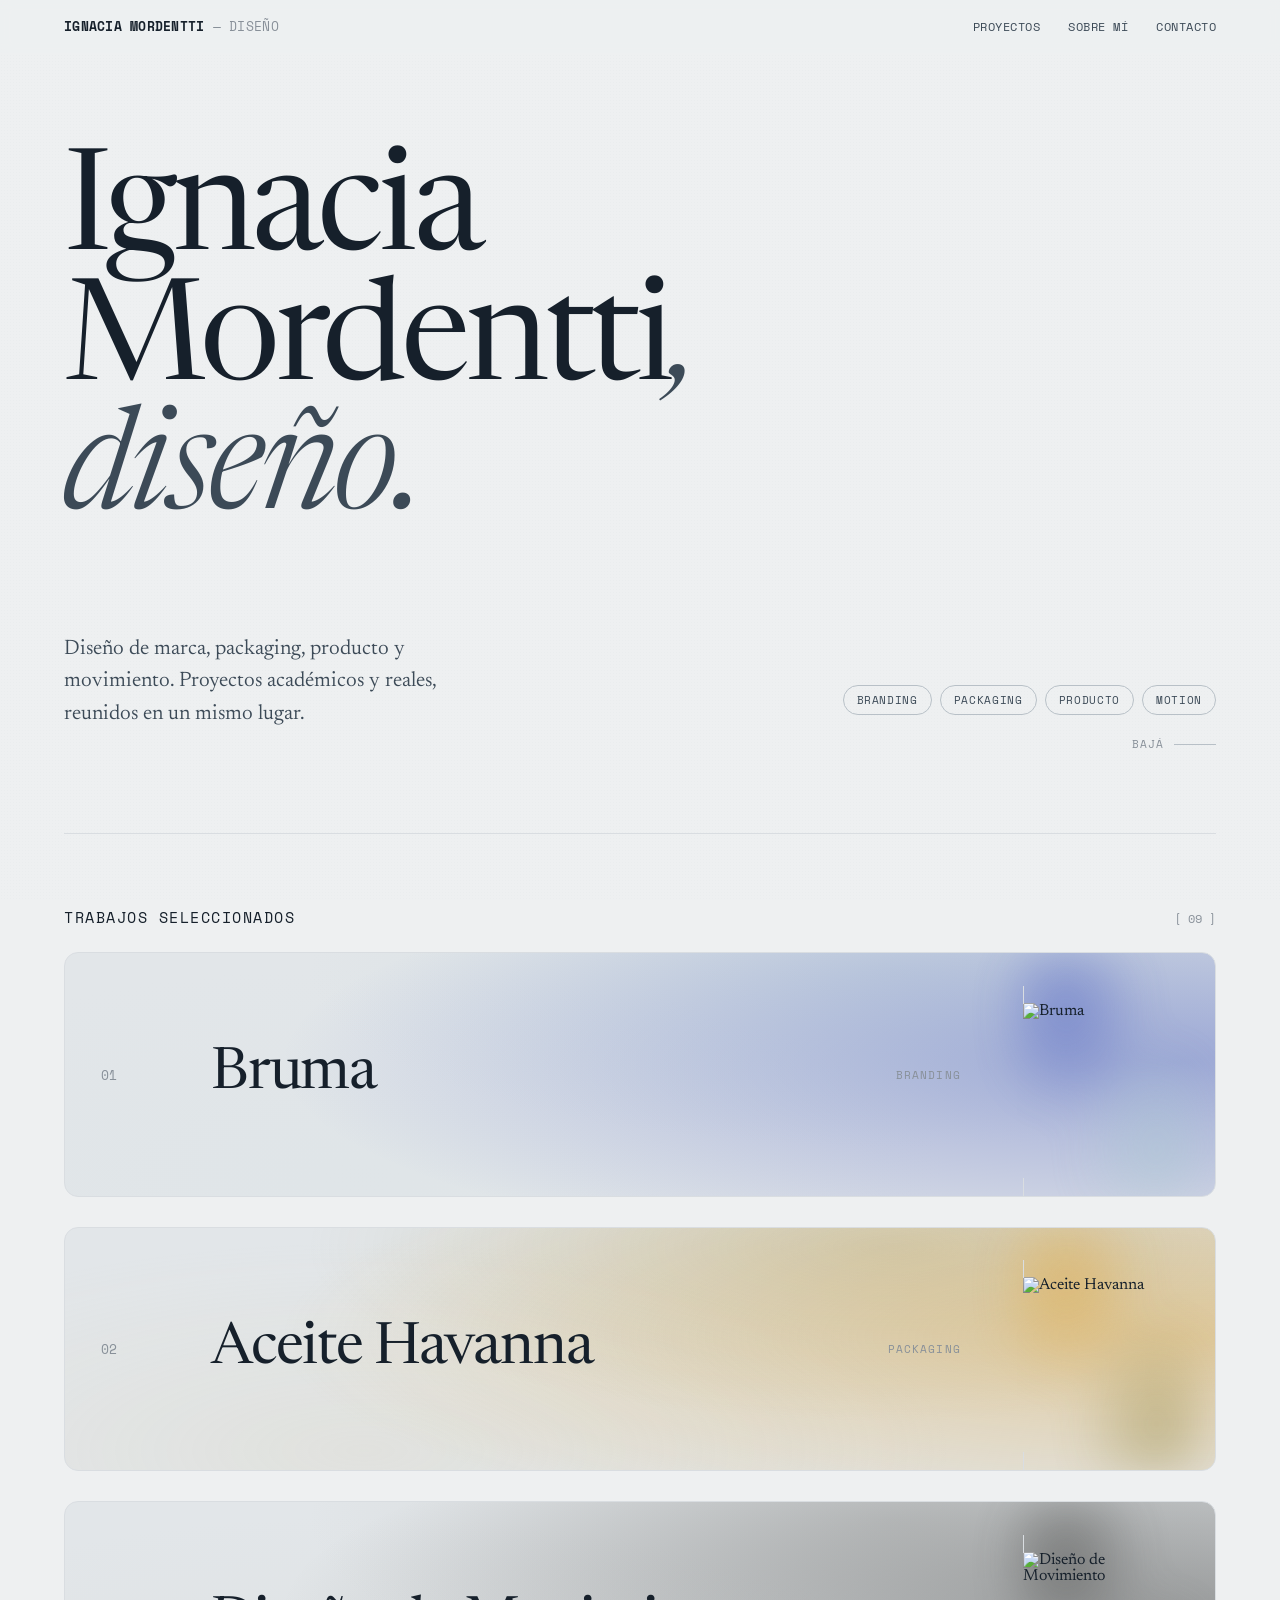
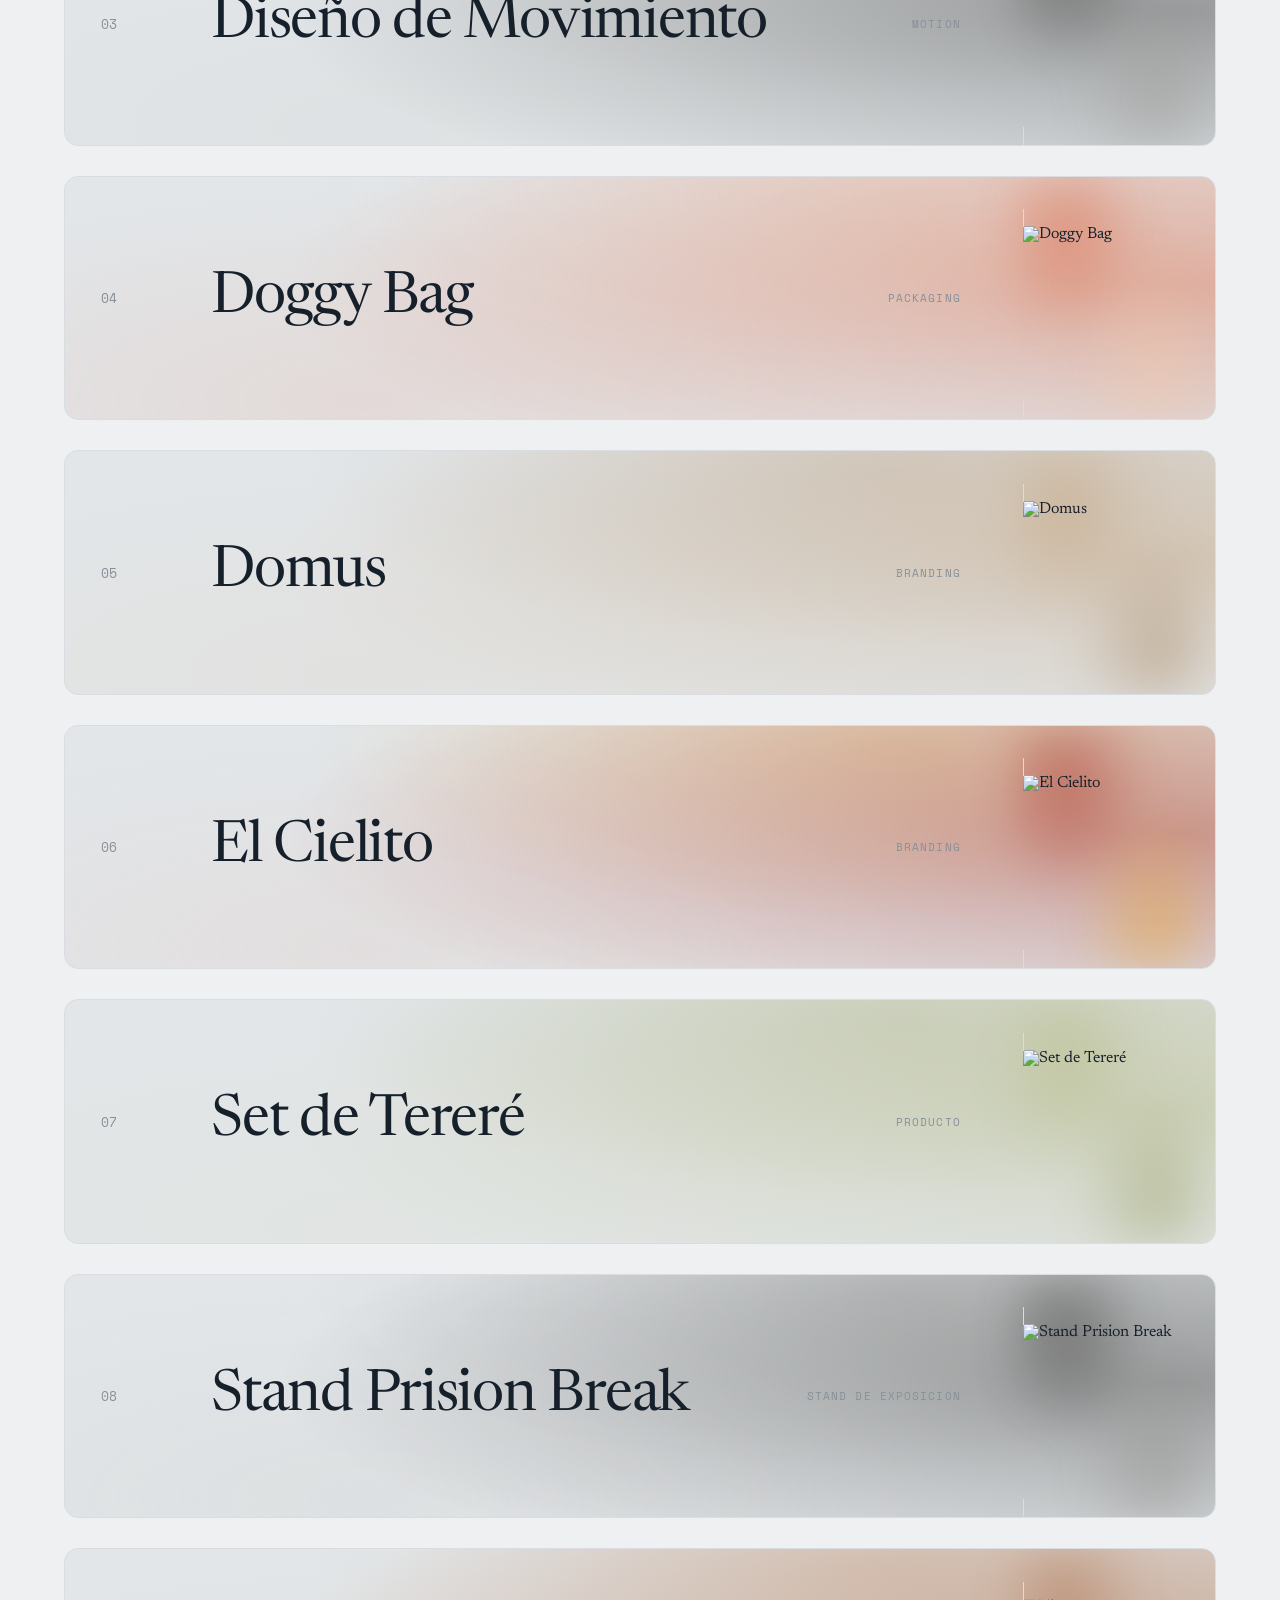
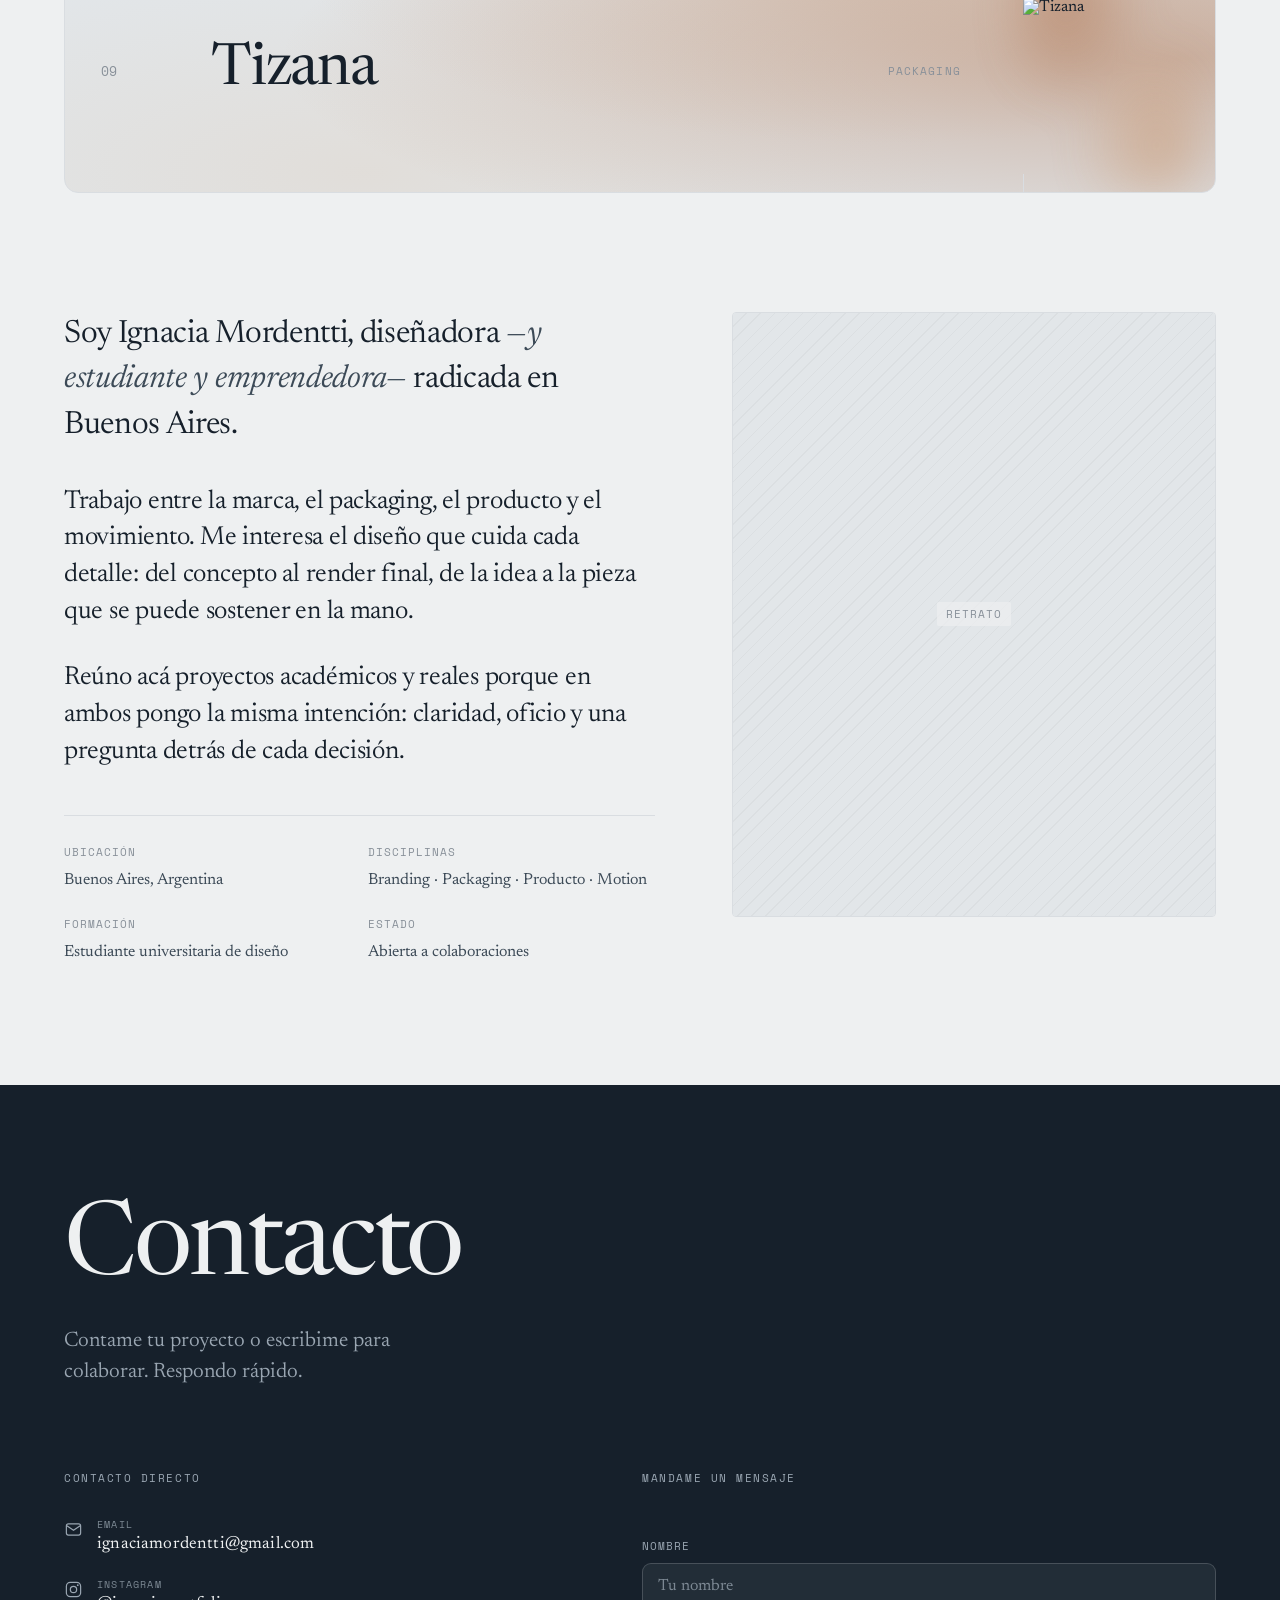
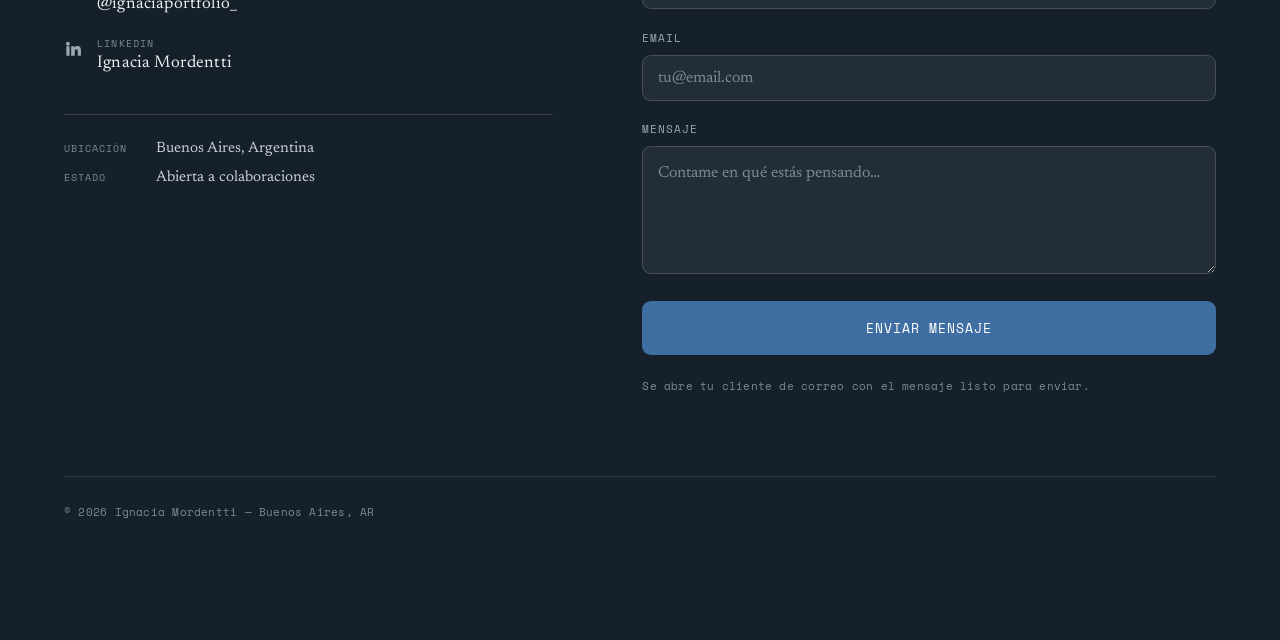
==== index.html @ 47a0591f "Add files via upload" ====
<!DOCTYPE html>
<html lang="es">
<head>
<meta charset="UTF-8">
<meta name="viewport" content="width=device-width, initial-scale=1.0">
<title>Ignacia Mordentti — Diseño</title>
<meta name="description" content="Portfolio de Ignacia Mordentti. Diseño de marca, packaging, producto y movimiento. Buenos Aires, Argentina.">
<link rel="preconnect" href="https://fonts.googleapis.com">
<link rel="preconnect" href="https://fonts.gstatic.com" crossorigin>
<link href="https://fonts.googleapis.com/css2?family=Newsreader:ital,opsz,wght@0,6..72,300;0,6..72,400;0,6..72,500;1,6..72,300;1,6..72,400&family=Space+Mono:wght@400;700&display=swap" rel="stylesheet">
<style>
/* ============================================================
   Ignacia Mordentti — Portfolio
   Sistema editorial · serif Newsreader + mono · paleta cálida
   ============================================================ */

:root{
  --serif:"Newsreader", Georgia, "Times New Roman", serif;
  --mono:"Space Mono", ui-monospace, "SFMono-Regular", Menlo, monospace;

  --maxw:1280px;
  --gutter:clamp(20px, 5vw, 80px);
  --ease:cubic-bezier(.22,.61,.36,1);
}

/* ============================================================
   PALETAS — intercambiables vía [data-palette] (panel de Tweaks)
   Cada tema redefine los mismos tokens; el sistema editorial
   (serif Newsreader + mono + líneas finas) no cambia.
   ============================================================ */

/* 1 · Terracota / arcilla — cálida, artesanal */
html[data-palette="terracota"]{
  --paper:#f3efe7;        /* hueso cálido */
  --paper-2:#ece5d9;      /* alterno sutil */
  --ink:#2a2019;          /* espresso profundo */
  --ink-soft:#5a4a3f;     /* texto secundario */
  --muted:#9b8d7f;        /* labels, meta */
  --line:#e2dacd;         /* líneas finas */
  --line-strong:#c8bba8;
  --accent:#c0512e;       /* terracota — presente pero elegante */
  --accent-ink:#3a1d12;
  --contact-muted:#a89a8a;
  --contact-em:#d8cdbd;
  --contact-faint:#8a7d6e;
  --grain:27,26,23;       /* tinte del grano de papel (rgb) */
}

/* 2 · Azul tinta editorial — fresca, sofisticada (POR DEFECTO) */
:root,
html[data-palette="azul"]{
  --paper:#eef0f1;        /* papel frío */
  --paper-2:#e2e6e9;
  --ink:#16202b;          /* navy tinta profunda */
  --ink-soft:#3c4a57;
  --muted:#889099;
  --line:#d9dde1;
  --line-strong:#b8c0c7;
  --accent:#3f6ea3;       /* azul tinta */
  --accent-ink:#0f2436;
  --contact-muted:#9aa6b2;
  --contact-em:#c4cdd5;
  --contact-faint:#7c8893;
  --grain:18,28,40;
}

/* 3 · Borgoña / vino — cálida, sofisticada */
html[data-palette="borgona"]{
  --paper:#f4eeec;        /* hueso rosado */
  --paper-2:#ebe2df;
  --ink:#2a1c20;          /* vino-negro profundo */
  --ink-soft:#574048;
  --muted:#9b8a8d;
  --line:#e3d8d6;
  --line-strong:#cbb9b8;
  --accent:#9c3b4f;       /* granate */
  --accent-ink:#3a1019;
  --contact-muted:#ad9a9d;
  --contact-em:#d6c8ca;
  --contact-faint:#8c7a7d;
  --grain:38,22,26;
}

*{box-sizing:border-box;}
html{-webkit-text-size-adjust:100%;}
body{
  margin:0;
  background:var(--paper);
  color:var(--ink);
  font-family:var(--serif);
  font-optical-sizing:auto;
  -webkit-font-smoothing:antialiased;
  text-rendering:optimizeLegibility;
  transition:background .5s var(--ease), color .5s var(--ease);
}
::selection{background:var(--accent);color:var(--paper);}
a{color:inherit;text-decoration:none;}
img{max-width:100%;display:block;}

/* film grain / paper texture, extremely subtle */
body::before{
  content:"";position:fixed;inset:0;pointer-events:none;z-index:1;opacity:.5;
  background-image:radial-gradient(rgba(var(--grain),.03) 1px, transparent 1px);
  background-size:3px 3px;mix-blend-mode:multiply;
}

/* ---------- layout helpers ---------- */
.wrap{max-width:var(--maxw);margin:0 auto;padding-inline:var(--gutter);}
.row{display:flex;}
.col{display:flex;flex-direction:column;}

/* ---------- typography ---------- */
.mono{font-family:var(--mono);}
.eyebrow{
  font-family:var(--mono);font-size:11px;letter-spacing:.16em;text-transform:uppercase;
  color:var(--muted);font-weight:400;
}
h1,h2,h3{font-weight:400;margin:0;letter-spacing:-.018em;line-height:1;}
.display{
  font-family:var(--serif);font-weight:380;
  font-size:clamp(56px, 11vw, 168px);line-height:.92;letter-spacing:-.03em;
}
.display em{font-style:italic;font-weight:340;color:var(--ink-soft);}
.lede{
  font-size:clamp(17px,2vw,21px);line-height:1.55;color:var(--ink-soft);
  max-width:34ch;font-weight:380;
}

/* ---------- top nav ---------- */
.nav{
  position:sticky;top:0;z-index:30;
  backdrop-filter:saturate(1.1) blur(6px);
  background:color-mix(in oklab, var(--paper) 78%, transparent);
  border-bottom:1px solid transparent;transition:border-color .3s, background .3s;
}
.nav.scrolled{border-color:var(--line);}
.nav-inner{
  max-width:var(--maxw);margin:0 auto;padding:16px var(--gutter);
  display:flex;align-items:baseline;justify-content:space-between;gap:24px;
}
.nav .brand{font-family:var(--mono);font-size:13px;letter-spacing:.02em;text-transform:uppercase;font-weight:700;}
.nav .brand span{color:var(--muted);font-weight:400;}
.nav .links{display:flex;gap:28px;font-family:var(--mono);font-size:12px;letter-spacing:.04em;text-transform:uppercase;}
.nav .links a{position:relative;color:var(--ink-soft);transition:color .2s;}
.nav .links a::after{
  content:"";position:absolute;left:0;right:100%;bottom:-4px;height:1px;background:var(--ink);
  transition:right .3s var(--ease);
}
.nav .links a:hover{color:var(--ink);}
.nav .links a:hover::after{right:0;}
@media(max-width:680px){ .nav .links{gap:16px;} .nav .links .hide-sm{display:none;} }

/* ---------- hero ---------- */
.hero{padding:clamp(56px,11vh,140px) 0 clamp(48px,9vh,110px);position:relative;z-index:2;}
.hero .display{margin:0;}
.hero-foot{
  display:flex;flex-wrap:wrap;gap:32px 60px;align-items:flex-end;justify-content:space-between;
  margin-top:clamp(40px,8vh,80px);
}
.hero-side{display:flex;flex-direction:column;align-items:flex-end;gap:clamp(14px,2.4vh,22px);margin-left:auto;}
.tags{display:flex;flex-wrap:wrap;gap:8px;justify-content:flex-end;}
.tag{
  font-family:var(--mono);font-size:11px;letter-spacing:.06em;text-transform:uppercase;
  border:1px solid var(--line-strong);border-radius:100px;padding:6px 13px;color:var(--ink-soft);
}
.scrollcue{font-family:var(--mono);font-size:11px;letter-spacing:.1em;text-transform:uppercase;color:var(--muted);display:flex;align-items:center;gap:10px;}
.scrollcue .ln{width:42px;height:1px;background:var(--line-strong);position:relative;overflow:hidden;}
.scrollcue .ln::after{content:"";position:absolute;inset:0;background:var(--ink);transform:translateX(-100%);animation:cue 2.4s var(--ease) infinite;}
@keyframes cue{0%{transform:translateX(-100%);}50%{transform:translateX(0);}100%{transform:translateX(100%);}}

/* ---------- section header ---------- */
.sec-head{
  display:flex;align-items:baseline;justify-content:space-between;gap:24px;
  padding-top:clamp(40px,8vh,90px);padding-bottom:24px;border-top:1px solid var(--line);
}
.sec-head .t{font-size:clamp(13px,1.4vw,15px);font-family:var(--mono);letter-spacing:.1em;text-transform:uppercase;color:var(--ink);}
.sec-head .n{font-family:var(--mono);font-size:12px;color:var(--muted);}

/* ---------- project index ---------- */
.projects{position:relative;z-index:2;}
#projList{display:flex;flex-direction:column;gap:clamp(18px,2.4vw,30px);}
.p-row{
  display:grid;grid-template-columns:var(--c1,72px) 1fr auto var(--c4,180px);
  align-items:center;gap:clamp(16px,3vw,40px);
  padding:clamp(20px,2.6vw,34px) clamp(22px,2.8vw,40px);
  border:1px solid var(--line);border-radius:14px;
  position:relative;overflow:hidden;
  /* campo de color difuso de todo el rectángulo, derivado de la paleta del proyecto */
  background:
    radial-gradient(135% 150% at 97% 45%, color-mix(in oklab, var(--g1,var(--paper-2)) 42%, transparent) 0%, transparent 58%),
    radial-gradient(85% 120% at 72% 8%, color-mix(in oklab, var(--g2,var(--paper-2)) 26%, transparent) 0%, transparent 60%),
    radial-gradient(80% 135% at 26% 92%, color-mix(in oklab, var(--g3,var(--g1,var(--paper-2))) 18%, transparent) 0%, transparent 64%),
    var(--paper-2);
  transition:transform .45s var(--ease), box-shadow .45s var(--ease), border-color .45s var(--ease);
}
.p-row .p-num{font-family:var(--mono);font-size:13px;color:var(--muted);transition:color .3s;}
.p-row .p-name{
  font-size:clamp(30px,5.2vw,58px);line-height:.98;letter-spacing:-.022em;
  transition:transform .45s var(--ease);
}
.p-row .p-name em{font-style:italic;color:var(--ink-soft);}
.p-row .p-cat{font-family:var(--mono);font-size:11px;letter-spacing:.1em;text-transform:uppercase;color:var(--muted);white-space:nowrap;}
.p-row .p-thumb{
  width:clamp(118px,14vw,156px);height:clamp(134px,16vw,176px);
  position:relative;justify-self:end;
  transition:transform .5s var(--ease);
  transform-origin:right center;
}
/* halo de color difuso, derivado de la paleta de cada proyecto */
.p-row .p-thumb::before{
  content:"";position:absolute;z-index:0;inset:-22% -14% -22% -10%;
  background:
    radial-gradient(58% 58% at 30% 24%, var(--g1,#9aa) 0%, transparent 72%),
    radial-gradient(60% 60% at 78% 80%, var(--g2,#bcc) 0%, transparent 72%);
  filter:blur(20px);opacity:.45;border-radius:36px;
  transition:opacity .55s var(--ease), transform .55s var(--ease);
}
.p-row .p-fig{
  position:relative;z-index:1;width:100%;height:100%;overflow:hidden;
  border-radius:4px;border:1px solid var(--line);background:var(--paper-2);
  transition:transform .5s var(--ease), box-shadow .5s var(--ease);
}
.p-row .p-fig img{width:100%;height:100%;object-fit:cover;transition:transform .7s var(--ease);}
.p-row .p-arrow{
  position:absolute;right:0;top:50%;translate:0 -50%;opacity:0;
  font-family:var(--mono);font-size:13px;color:var(--accent);
  transition:opacity .35s, translate .45s var(--ease);pointer-events:none;
}

/* hover state */
@media(hover:hover){
  .p-row:hover{transform:translateY(-4px);border-color:var(--line-strong);box-shadow:0 22px 48px -26px rgba(27,26,23,.5);}
  .p-row:hover .p-name{transform:translateX(6px);}
  .p-row:hover .p-num{color:var(--accent);}
  .p-row:hover .p-thumb{transform:scale(1.04);}
  .p-row:hover .p-thumb::before{opacity:.92;transform:scale(1.12);}
  .p-row:hover .p-fig{box-shadow:0 18px 40px -18px rgba(27,26,23,.45);}
  .p-row:hover .p-fig img{transform:scale(1.08);}
}
@media(max-width:720px){
  .p-row{grid-template-columns:40px 1fr;grid-auto-rows:auto;row-gap:16px;}
  .p-row .p-cat{grid-column:2;justify-self:start;}
  .p-row .p-thumb{grid-column:1/3;width:100%;height:auto;aspect-ratio:4/3;justify-self:stretch;}
  .p-row .p-num{align-self:start;}
}

/* ---------- real media: detail page ---------- */
.d-cover-panel{display:flex;justify-content:center;}
.d-cover-panel img,.d-cover-panel video{
  width:100%;max-width:660px;height:auto;display:block;
  border-radius:4px;border:1px solid var(--line);background:var(--paper-2);
}
.masonry{columns:2;column-gap:clamp(10px,1.6vw,20px);}
.masonry > *{break-inside:avoid;margin:0 0 clamp(10px,1.6vw,20px);}
.masonry img,.masonry video{
  width:100%;height:auto;display:block;border-radius:4px;border:1px solid var(--line);background:var(--paper-2);
}
@media(max-width:680px){ .masonry{columns:1;} }
.d-media{margin-top:clamp(10px,1.6vw,20px);}
.d-media img,.d-media video{
  width:100%;height:auto;display:block;border-radius:4px;border:1px solid var(--line);background:#000;
}
.d-video{width:100%;height:auto;display:block;border-radius:4px;border:1px solid var(--line);background:#000;}
.d-note{
  font-family:var(--mono);font-size:11.5px;letter-spacing:.04em;color:var(--muted);
  border:1px dashed var(--line-strong);border-radius:4px;padding:14px 16px;line-height:1.6;
}

/* ---------- placeholder image ---------- */
.ph{
  position:relative;background:var(--paper-2);
  background-image:
    repeating-linear-gradient(135deg, transparent, transparent 9px, rgba(27,26,23,.035) 9px, rgba(27,26,23,.035) 10px);
  display:flex;align-items:center;justify-content:center;text-align:center;color:var(--muted);
}
.ph .ph-l{font-family:var(--mono);font-size:10.5px;letter-spacing:.1em;text-transform:uppercase;
  background:color-mix(in oklab,var(--paper) 70%, transparent);padding:4px 9px;border-radius:2px;}
.ph.video::after{
  content:"►";position:absolute;width:54px;height:54px;border-radius:50%;
  border:1px solid var(--line-strong);display:flex;align-items:center;justify-content:center;
  color:var(--ink);font-size:15px;padding-left:3px;background:color-mix(in oklab,var(--paper) 60%, transparent);
}

/* ---------- about ---------- */
.about{position:relative;z-index:2;}
.about-grid{display:grid;grid-template-columns:1.1fr .9fr;gap:clamp(30px,6vw,80px);align-items:start;padding-bottom:clamp(50px,9vh,110px);}
.about-portrait{aspect-ratio:4/5;border-radius:4px;border:1px solid var(--line);overflow:hidden;}
.about-copy p{font-size:clamp(19px,2.3vw,26px);line-height:1.42;font-weight:380;margin:0 0 1.1em;letter-spacing:-.01em;text-wrap:pretty;}
.about-copy p:first-child{font-size:clamp(22px,2.8vw,32px);}
.about-copy em{font-style:italic;color:var(--ink-soft);}
.about-meta{display:grid;grid-template-columns:1fr 1fr;gap:24px 16px;margin-top:clamp(28px,5vh,48px);padding-top:28px;border-top:1px solid var(--line);}
.about-meta .k{font-family:var(--mono);font-size:10.5px;letter-spacing:.1em;text-transform:uppercase;color:var(--muted);margin-bottom:8px;}
.about-meta .v{font-size:16px;line-height:1.5;color:var(--ink-soft);}
@media(max-width:780px){ .about-grid{grid-template-columns:1fr;} .about-portrait{max-width:340px;} }

/* ---------- contact / footer ---------- */
.contact{background:var(--ink);color:var(--paper);position:relative;z-index:2;margin-top:clamp(20px,5vh,40px);}
.contact .wrap{padding-block:clamp(70px,13vh,140px);}
.contact-head{max-width:42ch;}
.contact h2{font-size:clamp(44px,8vw,108px);line-height:.95;letter-spacing:-.03em;margin:0;}
.contact h2 em{font-style:italic;color:var(--contact-em);}
.contact-sub{font-size:clamp(17px,2vw,21px);color:var(--contact-muted);margin:clamp(16px,3vh,26px) 0 0;font-weight:380;line-height:1.5;}

.contact-grid{
  display:grid;grid-template-columns:0.92fr 1.08fr;gap:clamp(40px,7vw,96px);
  margin-top:clamp(48px,9vh,88px);align-items:start;
}
@media(max-width:820px){ .contact-grid{grid-template-columns:1fr;gap:52px;} }

.ct-label{font-family:var(--mono);font-size:11px;letter-spacing:.14em;text-transform:uppercase;color:var(--contact-muted);display:block;margin-bottom:clamp(22px,3.5vh,32px);}

.ct-list{list-style:none;margin:0;padding:0;display:flex;flex-direction:column;gap:clamp(18px,2.6vh,26px);}
.ct-list a{display:flex;gap:14px;align-items:flex-start;color:var(--paper);width:fit-content;}
.ct-ico{flex:0 0 auto;width:19px;height:19px;margin-top:3px;color:var(--contact-muted);transition:color .25s;}
.ct-ico svg{width:100%;height:100%;display:block;}
.ct-tx{display:flex;flex-direction:column;gap:4px;}
.ct-k{font-family:var(--mono);font-size:10px;letter-spacing:.12em;text-transform:uppercase;color:var(--contact-faint);}
.ct-v{font-size:17px;letter-spacing:.01em;position:relative;width:fit-content;}
.ct-v::after{content:"";position:absolute;left:0;right:100%;bottom:-3px;height:1px;background:var(--paper);transition:right .35s var(--ease);}
.ct-list a:hover .ct-v::after{right:0;}
.ct-list a:hover .ct-ico{color:var(--contact-em);}

.ct-meta{margin-top:clamp(30px,5vh,42px);padding-top:26px;border-top:1px solid color-mix(in oklab,var(--paper) 15%, transparent);display:flex;flex-direction:column;gap:14px;}
.ct-meta div{display:flex;gap:14px;align-items:baseline;font-size:15px;color:var(--contact-em);}
.ct-meta .mk{font-family:var(--mono);font-size:10px;letter-spacing:.1em;text-transform:uppercase;color:var(--contact-faint);min-width:78px;flex:0 0 auto;}

.contact-form{display:flex;flex-direction:column;gap:clamp(16px,2.3vh,22px);}
.field{display:flex;flex-direction:column;gap:9px;}
.field label{font-family:var(--mono);font-size:11px;letter-spacing:.08em;text-transform:uppercase;color:var(--contact-muted);}
.field input,.field textarea{
  font-family:var(--serif);font-size:16px;color:var(--paper);
  background:color-mix(in oklab,var(--paper) 6%, transparent);
  border:1px solid color-mix(in oklab,var(--paper) 18%, transparent);
  border-radius:9px;padding:14px 15px;width:100%;
  transition:border-color .25s var(--ease), background .25s var(--ease);
}
.field textarea{min-height:128px;line-height:1.5;resize:vertical;}
.field input::placeholder,.field textarea::placeholder{color:var(--contact-faint);}
.field input:focus,.field textarea:focus{outline:none;border-color:var(--accent);background:color-mix(in oklab,var(--paper) 9%, transparent);}
.contact-form button{
  font-family:var(--mono);font-size:13px;letter-spacing:.08em;text-transform:uppercase;
  background:var(--accent);color:#fff;border:none;border-radius:9px;padding:17px 22px;cursor:pointer;
  transition:filter .25s var(--ease), transform .15s var(--ease);margin-top:6px;
}
.contact-form button:hover{filter:brightness(1.1);}
.contact-form button:active{transform:translateY(1px);}
.form-note{font-family:var(--mono);font-size:11px;letter-spacing:.02em;color:var(--contact-faint);margin:2px 0 0;line-height:1.6;}

.colophon{font-family:var(--mono);font-size:11px;color:var(--contact-faint);line-height:1.8;letter-spacing:.02em;margin-top:clamp(48px,9vh,86px);padding-top:26px;border-top:1px solid color-mix(in oklab,var(--paper) 12%, transparent);}

/* ---------- reveal on load / scroll ---------- */
.reveal{opacity:0;transform:translateY(18px);transition:opacity 1s var(--ease), transform 1s var(--ease);}
.reveal.in{opacity:1;transform:none;}
@media(prefers-reduced-motion:reduce){
  .reveal{opacity:1 !important;transform:none !important;}
  .scrollcue .ln::after{animation:none;}
}

/* stagger helper */
.stagger > *{opacity:0;transform:translateY(14px);}
.stagger.in > *{opacity:1;transform:none;transition:opacity .9s var(--ease), transform .9s var(--ease);}
.stagger.in > *:nth-child(2){transition-delay:.06s;}
.stagger.in > *:nth-child(3){transition-delay:.12s;}
.stagger.in > *:nth-child(4){transition-delay:.18s;}
.stagger.in > *:nth-child(5){transition-delay:.24s;}
.stagger.in > *:nth-child(6){transition-delay:.30s;}
.stagger.in > *:nth-child(7){transition-delay:.36s;}
.stagger.in > *:nth-child(8){transition-delay:.42s;}
.stagger.in > *:nth-child(9){transition-delay:.48s;}
@media(prefers-reduced-motion:reduce){ .stagger > *{opacity:1 !important;transform:none !important;} }

/* ============================================================
   DETAIL PAGE
   ============================================================ */
.d-back{padding-top:clamp(30px,6vh,56px);}
.d-back a{font-family:var(--mono);font-size:12px;letter-spacing:.06em;text-transform:uppercase;color:var(--muted);display:inline-flex;gap:9px;align-items:center;transition:color .2s;}
.d-back a .ar{transition:transform .3s var(--ease);}
.d-back a:hover{color:var(--ink);}
.d-back a:hover .ar{transform:translateX(-4px);}

.d-hero{padding:clamp(28px,5vh,52px) 0 clamp(40px,7vh,72px);}
.d-hero .d-cat{font-family:var(--mono);font-size:12px;letter-spacing:.12em;text-transform:uppercase;color:var(--accent);}
.d-hero h1{font-size:clamp(52px,10vw,140px);line-height:.92;letter-spacing:-.03em;margin:clamp(16px,3vh,28px) 0 0;}
.d-hero h1 em{font-style:italic;color:var(--ink-soft);}
.d-meta{display:grid;grid-template-columns:repeat(4,1fr);gap:20px;margin-top:clamp(36px,6vh,64px);padding-top:26px;border-top:1px solid var(--line);}
.d-meta .k{font-family:var(--mono);font-size:10.5px;letter-spacing:.1em;text-transform:uppercase;color:var(--muted);margin-bottom:9px;}
.d-meta .v{font-size:15px;line-height:1.45;color:var(--ink-soft);}
@media(max-width:680px){ .d-meta{grid-template-columns:1fr 1fr;gap:24px;} }

.d-cover{aspect-ratio:16/9;border-radius:4px;overflow:hidden;border:1px solid var(--line);}

.d-sec{padding:clamp(48px,9vh,110px) 0;}
.d-sec-head{display:grid;grid-template-columns:200px 1fr;gap:clamp(24px,5vw,64px);align-items:start;margin-bottom:clamp(28px,5vh,48px);}
.d-sec-head .lbl{font-family:var(--mono);font-size:12px;letter-spacing:.1em;text-transform:uppercase;color:var(--muted);position:sticky;top:90px;}
.d-sec-head .intro{font-size:clamp(20px,2.6vw,30px);line-height:1.4;font-weight:380;letter-spacing:-.01em;text-wrap:pretty;max-width:30ch;}
.d-sec-head .intro em{font-style:italic;color:var(--ink-soft);}
@media(max-width:680px){ .d-sec-head{grid-template-columns:1fr;gap:16px;} .d-sec-head .lbl{position:static;} }

.d-gallery{display:grid;gap:clamp(10px,1.6vw,20px);}
.g-1{grid-template-columns:1fr;}
.g-2{grid-template-columns:1fr 1fr;}
.g-3{grid-template-columns:repeat(3,1fr);}
.g-21{grid-template-columns:2fr 1fr;}
.d-gallery .ph{border-radius:4px;border:1px solid var(--line);}
.r43{aspect-ratio:4/3;} .r11{aspect-ratio:1/1;} .r169{aspect-ratio:16/9;} .r34{aspect-ratio:3/4;} .r219{aspect-ratio:21/9;}
@media(max-width:680px){ .g-2,.g-3,.g-21{grid-template-columns:1fr;} }

.d-pull{padding:clamp(40px,8vh,90px) 0;border-block:1px solid var(--line);text-align:center;}
.d-pull p{font-size:clamp(26px,4.4vw,52px);line-height:1.16;letter-spacing:-.02em;font-weight:380;max-width:18ch;margin:0 auto;text-wrap:balance;}
.d-pull em{font-style:italic;color:var(--ink-soft);}

/* next project */
.d-next{border-top:1px solid var(--line);}
.d-next a{display:flex;align-items:center;justify-content:space-between;gap:24px;padding:clamp(36px,7vh,72px) 0;transition:padding-left .4s var(--ease);}
.d-next a:hover{padding-left:14px;}
.d-next .k{font-family:var(--mono);font-size:11px;letter-spacing:.1em;text-transform:uppercase;color:var(--muted);}
.d-next .nm{font-size:clamp(34px,6vw,80px);line-height:1;letter-spacing:-.025em;margin-top:14px;}
.d-next .nm em{font-style:italic;color:var(--ink-soft);}
.d-next .ar{font-family:var(--mono);font-size:clamp(22px,4vw,40px);color:var(--accent);transition:transform .4s var(--ease);}
.d-next a:hover .ar{transform:translateX(10px);}

</style>
<noscript><style>.reveal,.stagger>*{opacity:1!important;transform:none!important;}</style></noscript>
<script>try{var p=localStorage.getItem('im-palette');if(p&&['terracota','azul','borgona'].indexOf(p)>=0)document.documentElement.setAttribute('data-palette',p);}catch(e){}</script>
</head>
<body>

<!-- ===================== NAV ===================== -->
<header class="nav" id="nav">
  <div class="nav-inner">
    <a href="#top" class="brand">Ignacia&nbsp;Mordentti<span> — Diseño</span></a>
    <nav class="links">
      <a href="#proyectos">Proyectos</a>
      <a href="#sobre-mi" class="hide-sm">Sobre mí</a>
      <a href="#contacto">Contacto</a>
    </nav>
  </div>
</header>

<a id="top"></a>

<!-- ===================== HERO ===================== -->
<section class="hero">
  <div class="wrap">
    <h1 class="display reveal d1">Ignacia<br>Mordentti<em>,</em><br><em>diseño.</em></h1>
    <div class="hero-foot">
      <p class="lede reveal d2">Diseño de marca, packaging, producto y movimiento. Proyectos académicos y reales, reunidos en un mismo lugar.</p>
      <div class="hero-side">
        <div class="tags reveal d3">
          <span class="tag">Branding</span>
          <span class="tag">Packaging</span>
          <span class="tag">Producto</span>
          <span class="tag">Motion</span>
        </div>
        <div class="scrollcue reveal d4">Bajá <span class="ln"></span></div>
      </div>
    </div>
  </div>
</section>

<!-- ===================== PROYECTOS ===================== -->
<section class="projects" id="proyectos">
  <div class="wrap">
    <div class="sec-head reveal">
      <span class="t">Trabajos seleccionados</span>
      <span class="n">[ 09 ]</span>
    </div>
    <div class="stagger" id="projList">

      <a class="p-row" href="proyectos/bruma.html" style="--g1:#4256bd;--g2:#a9c8d0;--g3:#d3e0e3">
        <span class="p-num">01</span>
        <span class="p-name">Bruma</span>
        <span class="p-cat">Branding</span>
        <span class="p-thumb"><span class="p-fig"><img src="assets/bruma/cover.png" alt="Bruma" loading="lazy"></span></span>
        <span class="p-arrow">↗</span>
      </a>

      <a class="p-row" href="proyectos/aceite-havanna.html" style="--g1:#e0a63b;--g2:#9a8c47;--g3:#dccfab">
        <span class="p-num">02</span>
        <span class="p-name">Aceite Havanna</span>
        <span class="p-cat">Packaging</span>
        <span class="p-thumb"><span class="p-fig"><img src="assets/aceite-havanna/cover.png" alt="Aceite Havanna" loading="lazy"></span></span>
        <span class="p-arrow">↗</span>
      </a>

      <a class="p-row" href="proyectos/diseno-de-movimiento.html" style="--g1:#3c3c3a;--g2:#9a9a96;--g3:#cfcfc9">
        <span class="p-num">03</span>
        <span class="p-name">Diseño de Movimiento</span>
        <span class="p-cat">Motion</span>
        <span class="p-thumb"><span class="p-fig"><img src="assets/diseno-de-movimiento/cover.png" alt="Diseño de Movimiento" loading="lazy"></span></span>
        <span class="p-arrow">↗</span>
      </a>

      <a class="p-row" href="proyectos/doggy-bag.html" style="--g1:#d9633f;--g2:#f1c8aa;--g3:#e7a187">
        <span class="p-num">04</span>
        <span class="p-name">Doggy Bag</span>
        <span class="p-cat">Packaging</span>
        <span class="p-thumb"><span class="p-fig"><img src="assets/doggy-bag/cover.png" alt="Doggy Bag" loading="lazy"></span></span>
        <span class="p-arrow">↗</span>
      </a>

      <a class="p-row" href="proyectos/domus.html" style="--g1:#c5a37c;--g2:#a98a66;--g3:#decdb4">
        <span class="p-num">05</span>
        <span class="p-name">Domus</span>
        <span class="p-cat">Branding</span>
        <span class="p-thumb"><span class="p-fig"><img src="assets/domus/cover.png" alt="Domus" loading="lazy"></span></span>
        <span class="p-arrow">↗</span>
      </a>

      <a class="p-row" href="proyectos/el-cielito.html" style="--g1:#aa2f22;--g2:#e6a52f;--g3:#e3bcae">
        <span class="p-num">06</span>
        <span class="p-name">El Cielito</span>
        <span class="p-cat">Branding</span>
        <span class="p-thumb"><span class="p-fig"><img src="assets/el-cielito/cover.png" alt="El Cielito" loading="lazy"></span></span>
        <span class="p-arrow">↗</span>
      </a>

      <a class="p-row" href="proyectos/set-de-terere.html" style="--g1:#b6bb84;--g2:#9aa066;--g3:#dcdcc0">
        <span class="p-num">07</span>
        <span class="p-name">Set de Tereré</span>
        <span class="p-cat">Producto</span>
        <span class="p-thumb"><span class="p-fig"><img src="assets/set-de-terere/cover.png" alt="Set de Tereré" loading="lazy"></span></span>
        <span class="p-arrow">↗</span>
      </a>

      <a class="p-row" href="proyectos/stand-prision-break.html" style="--g1:#3c3b39;--g2:#8f8e8a;--g3:#c6c4bf">
        <span class="p-num">08</span>
        <span class="p-name">Stand Prision Break</span>
        <span class="p-cat">Stand de exposición</span>
        <span class="p-thumb"><span class="p-fig"><img src="assets/stand-prision-break/gallery-01.png" alt="Stand Prision Break" loading="lazy"></span></span>
        <span class="p-arrow">↗</span>
      </a>

      <a class="p-row" href="proyectos/tizana.html" style="--g1:#ab6c46;--g2:#c79064;--g3:#dcb792">
        <span class="p-num">09</span>
        <span class="p-name">Tizana</span>
        <span class="p-cat">Packaging</span>
        <span class="p-thumb"><span class="p-fig"><img src="assets/tizana/cover.png" alt="Tizana" loading="lazy"></span></span>
        <span class="p-arrow">↗</span>
      </a>

    </div>
  </div>
</section>

<!-- ===================== SOBRE MÍ ===================== -->
<section class="about" id="sobre-mi">
  <div class="wrap">
    <div class="sec-head reveal">
      <span class="t">Sobre mí</span>
      <span class="n">[ 01 ]</span>
    </div>
    <div class="about-grid">
      <div class="about-copy reveal">
        <p>Soy Ignacia Mordentti, diseñadora <em>—y estudiante y emprendedora—</em> radicada en Buenos Aires.</p>
        <p>Trabajo entre la marca, el packaging, el producto y el movimiento. Me interesa el diseño que cuida cada detalle: del concepto al render final, de la idea a la pieza que se puede sostener en la mano.</p>
        <p>Reúno acá proyectos académicos y reales porque en ambos pongo la misma intención: claridad, oficio y una pregunta detrás de cada decisión.</p>
        <div class="about-meta">
          <div><div class="k">Ubicación</div><div class="v">Buenos Aires, Argentina</div></div>
          <div><div class="k">Disciplinas</div><div class="v">Branding · Packaging · Producto · Motion</div></div>
          <div><div class="k">Formación</div><div class="v">Estudiante universitaria de diseño</div></div>
          <div><div class="k">Estado</div><div class="v">Abierta a colaboraciones</div></div>
        </div>
      </div>
      <div class="about-portrait reveal d1"><span class="ph" style="width:100%;height:100%;"><span class="ph-l">Retrato</span></span></div>
    </div>
  </div>
</section>

<!-- ===================== CONTACTO ===================== -->
<section class="contact" id="contacto">
  <div class="wrap">
    <div class="contact-head reveal">
      <h2>Contacto</h2>
      <p class="contact-sub">Contame tu proyecto o escribime para colaborar. Respondo rápido.</p>
    </div>

    <div class="contact-grid">
      <div class="contact-direct reveal d1">
        <span class="ct-label">Contacto directo</span>
        <ul class="ct-list">
          <li>
            <a href="mailto:ignaciamordentti@gmail.com">
              <span class="ct-ico"><svg viewBox="0 0 24 24" fill="none" stroke="currentColor" stroke-width="1.5"><rect x="3" y="5" width="18" height="14" rx="2.5"></rect><path d="m3.6 7.2 8.4 5.8 8.4-5.8"></path></svg></span>
              <span class="ct-tx"><span class="ct-k">Email</span><span class="ct-v">ignaciamordentti@gmail.com</span></span>
            </a>
          </li>
          <li>
            <a href="https://www.instagram.com/ignaciaportfolio_/" target="_blank" rel="noopener">
              <span class="ct-ico"><svg viewBox="0 0 24 24" fill="none" stroke="currentColor" stroke-width="1.5"><rect x="3" y="3" width="18" height="18" rx="5"></rect><circle cx="12" cy="12" r="4"></circle><circle cx="17.4" cy="6.6" r="1.1" fill="currentColor" stroke="none"></circle></svg></span>
              <span class="ct-tx"><span class="ct-k">Instagram</span><span class="ct-v">@ignaciaportfolio_</span></span>
            </a>
          </li>
          <li>
            <a href="https://www.linkedin.com/in/ignacia-mordentti" target="_blank" rel="noopener">
              <span class="ct-ico"><svg viewBox="0 0 24 24" fill="currentColor"><path d="M4.98 3.5a2.5 2.5 0 1 0 0 5 2.5 2.5 0 0 0 0-5zM3 9h4v12H3zM9 9h3.8v1.7h.05c.53-.95 1.83-1.95 3.77-1.95 4.03 0 4.78 2.5 4.78 5.76V21h-4v-5.3c0-1.26-.02-2.9-1.77-2.9-1.77 0-2.04 1.38-2.04 2.8V21H9z"></path></svg></span>
              <span class="ct-tx"><span class="ct-k">LinkedIn</span><span class="ct-v">Ignacia Mordentti</span></span>
            </a>
          </li>
        </ul>
        <div class="ct-meta">
          <div><span class="mk">Ubicación</span><span>Buenos Aires, Argentina</span></div>
          <div><span class="mk">Estado</span><span>Abierta a colaboraciones</span></div>
        </div>
      </div>

      <form class="contact-form reveal d2" id="contactForm" novalidate>
        <span class="ct-label">Mandame un mensaje</span>
        <div class="field">
          <label for="cf-name">Nombre</label>
          <input id="cf-name" name="name" type="text" placeholder="Tu nombre" required>
        </div>
        <div class="field">
          <label for="cf-email">Email</label>
          <input id="cf-email" name="email" type="email" placeholder="tu@email.com" required>
        </div>
        <div class="field">
          <label for="cf-msg">Mensaje</label>
          <textarea id="cf-msg" name="msg" placeholder="Contame en qué estás pensando…" required></textarea>
        </div>
        <button type="submit">Enviar mensaje</button>
        <p class="form-note">Se abre tu cliente de correo con el mensaje listo para enviar.</p>
      </form>
    </div>

    <div class="colophon reveal">
      © 2026 Ignacia Mordentti — Buenos Aires, AR
    </div>
  </div>
</section>

<script>
  // nav border on scroll
  const nav = document.getElementById('nav');
  const onScroll = () => nav.classList.toggle('scrolled', window.scrollY > 12);
  onScroll(); window.addEventListener('scroll', onScroll, {passive:true});

  // reveal on scroll
  const io = new IntersectionObserver((entries)=>{
    entries.forEach(e=>{ if(e.isIntersecting){ e.target.classList.add('in'); io.unobserve(e.target); } });
  }, {threshold:.12, rootMargin:'0px 0px -8% 0px'});
  document.querySelectorAll('.reveal, .stagger').forEach(el=>io.observe(el));

  // hero reveals immediately on load
  window.addEventListener('load', ()=>{
    document.querySelectorAll('.hero .reveal').forEach(el=>el.classList.add('in'));
  });
  // fallback: reveal hero right away even before load
  requestAnimationFrame(()=>document.querySelectorAll('.hero .reveal').forEach(el=>el.classList.add('in')));

  // contact form → abre el cliente de correo con el mensaje armado
  const cf = document.getElementById('contactForm');
  if(cf){
    cf.addEventListener('submit', (e)=>{
      e.preventDefault();
      const name=(cf.elements['name'].value||'').trim();
      const email=(cf.elements['email'].value||'').trim();
      const msg=(cf.elements['msg'].value||'').trim();
      if(!name || !email || !msg){ cf.reportValidity && cf.reportValidity(); return; }
      const subject=encodeURIComponent('Contacto desde el portfolio — '+name);
      const body=encodeURIComponent(msg+'\n\n—\n'+name+'\n'+email);
      window.location.href='mailto:ignaciamordentti@gmail.com?subject='+subject+'&body='+body;
    });
  }
</script>
</body>
</html>
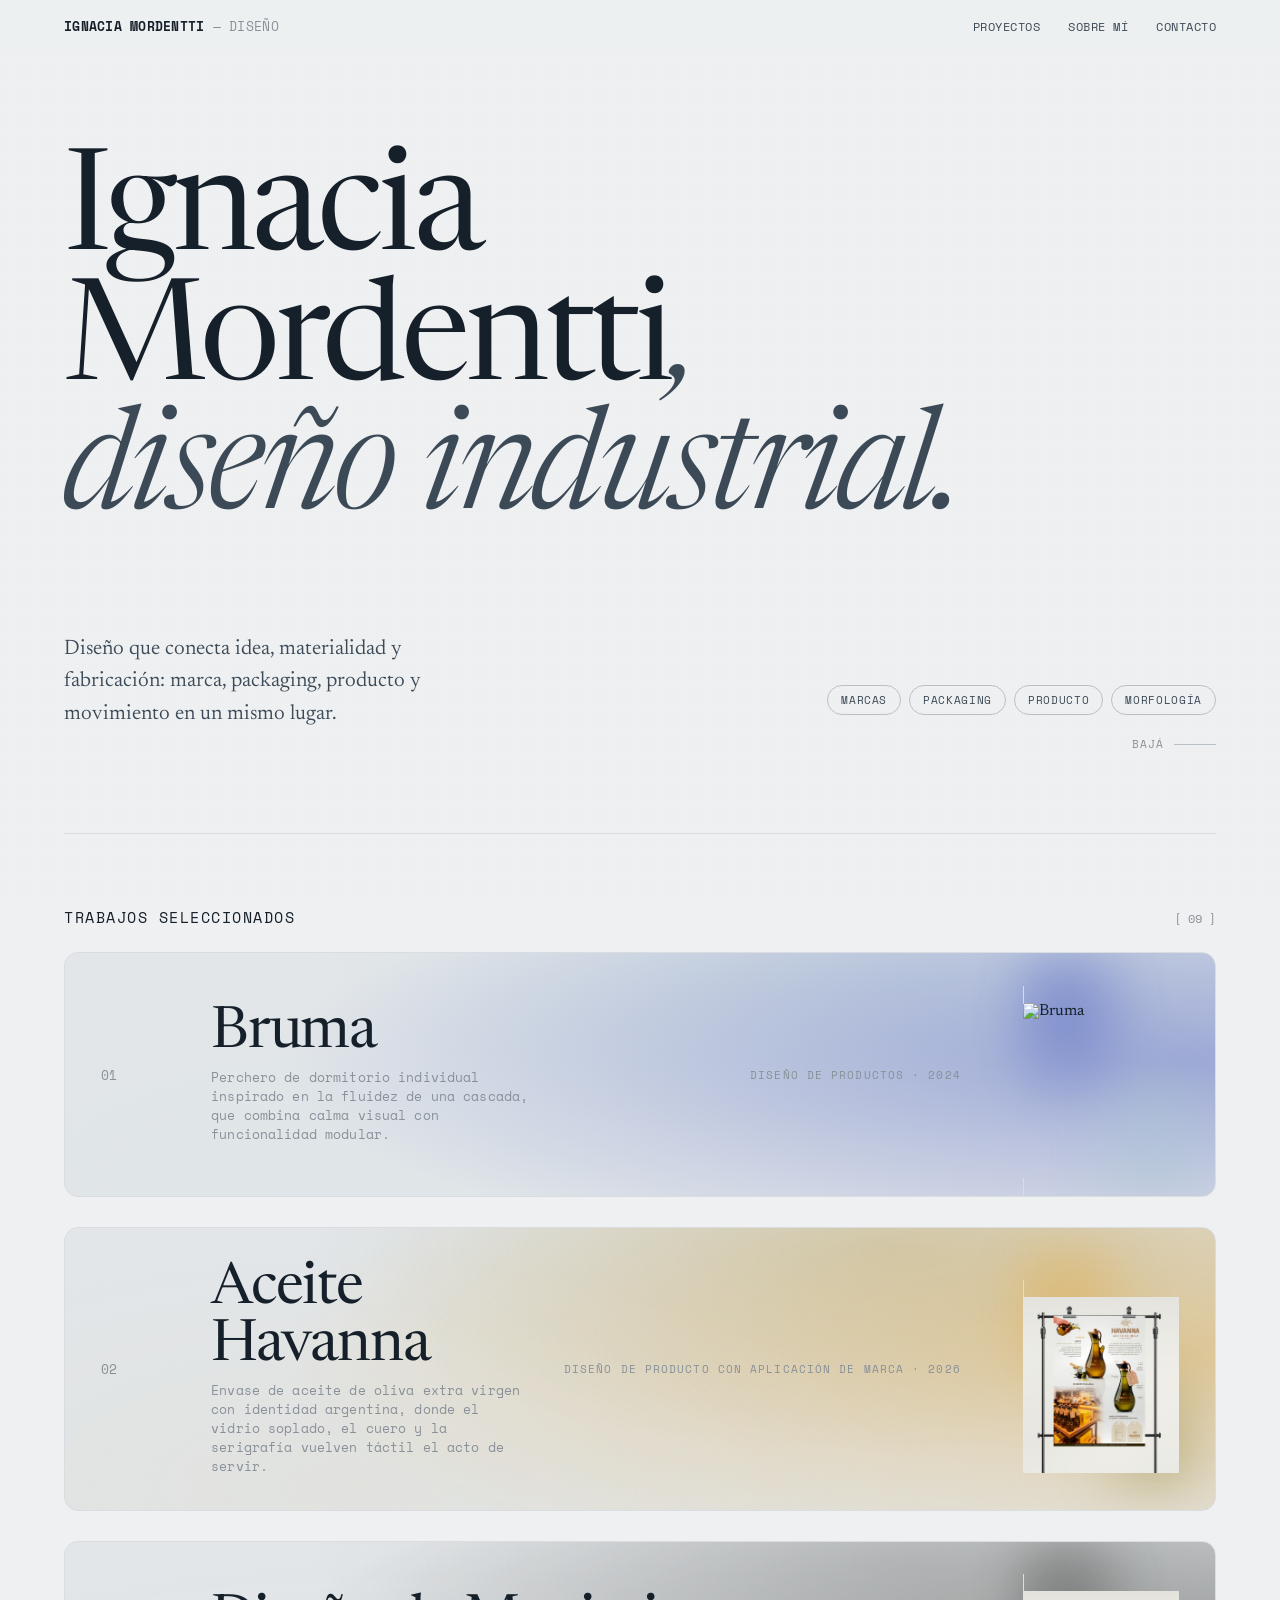
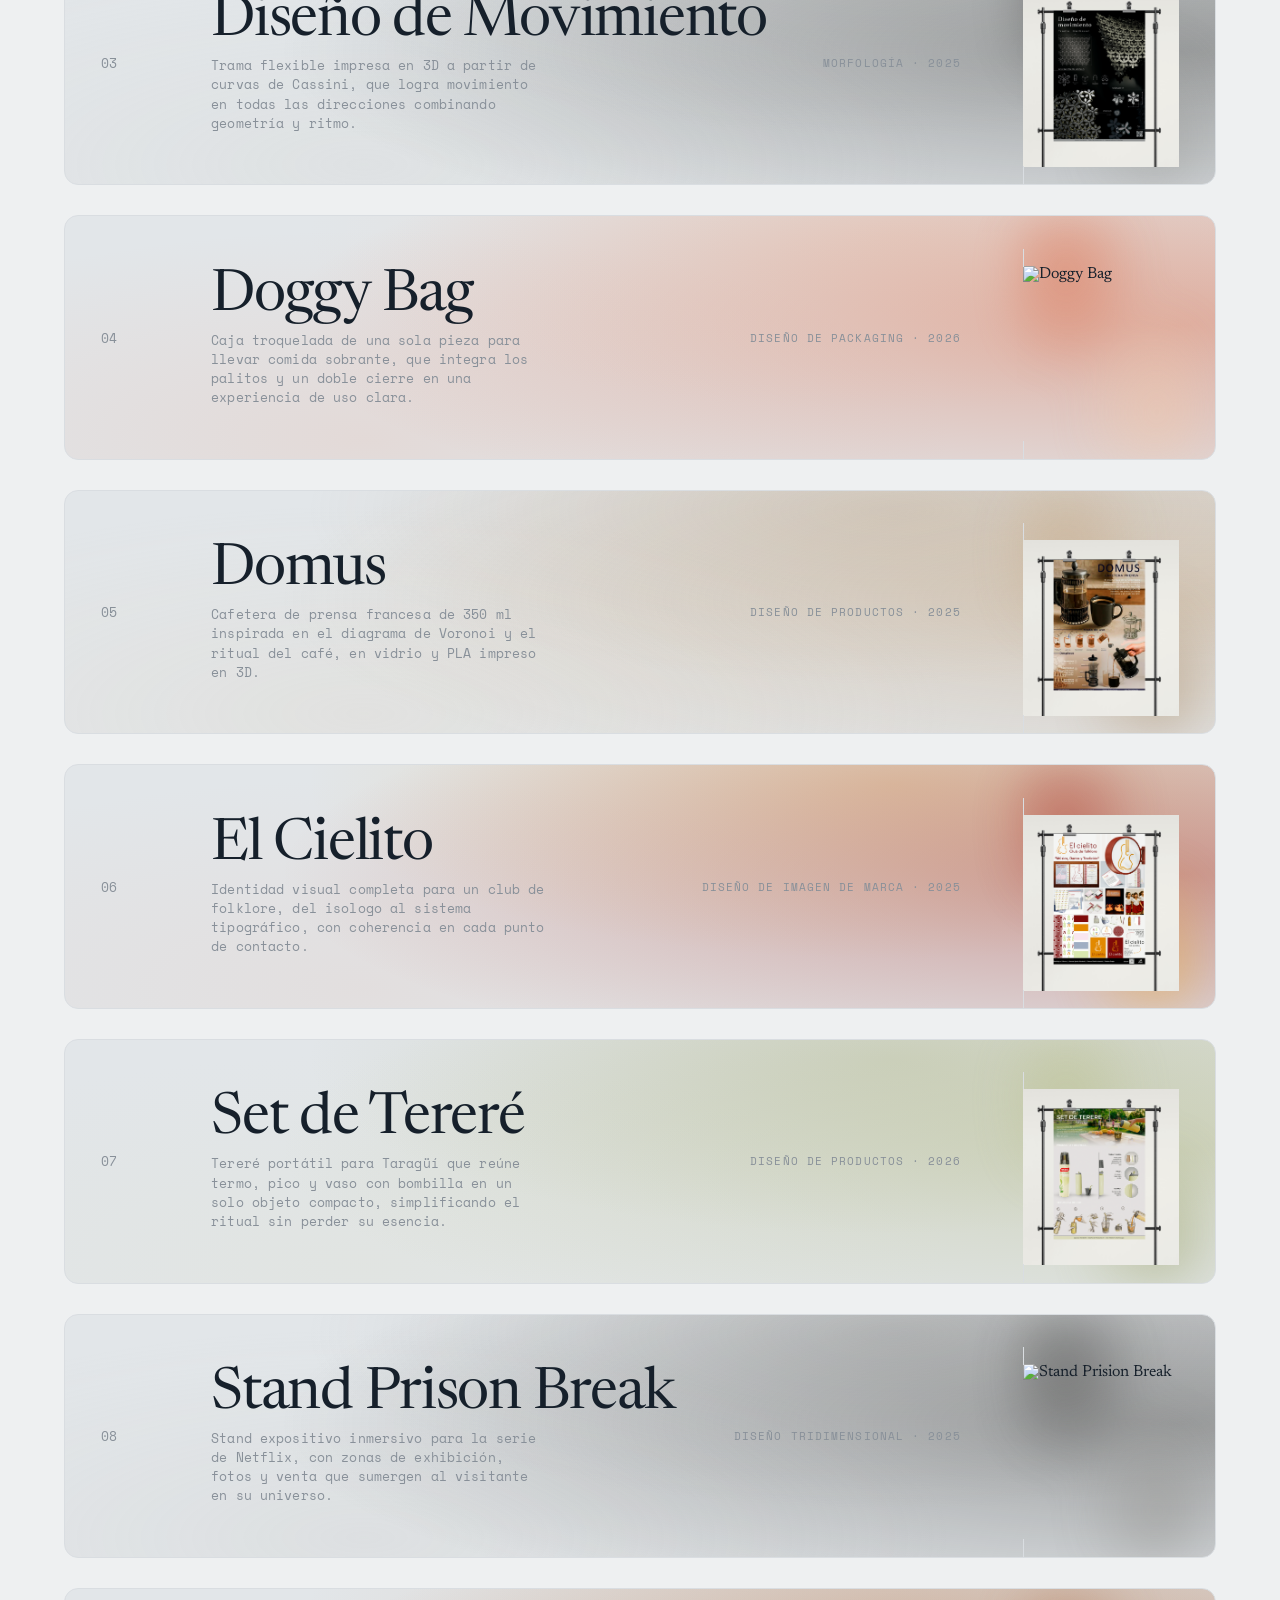
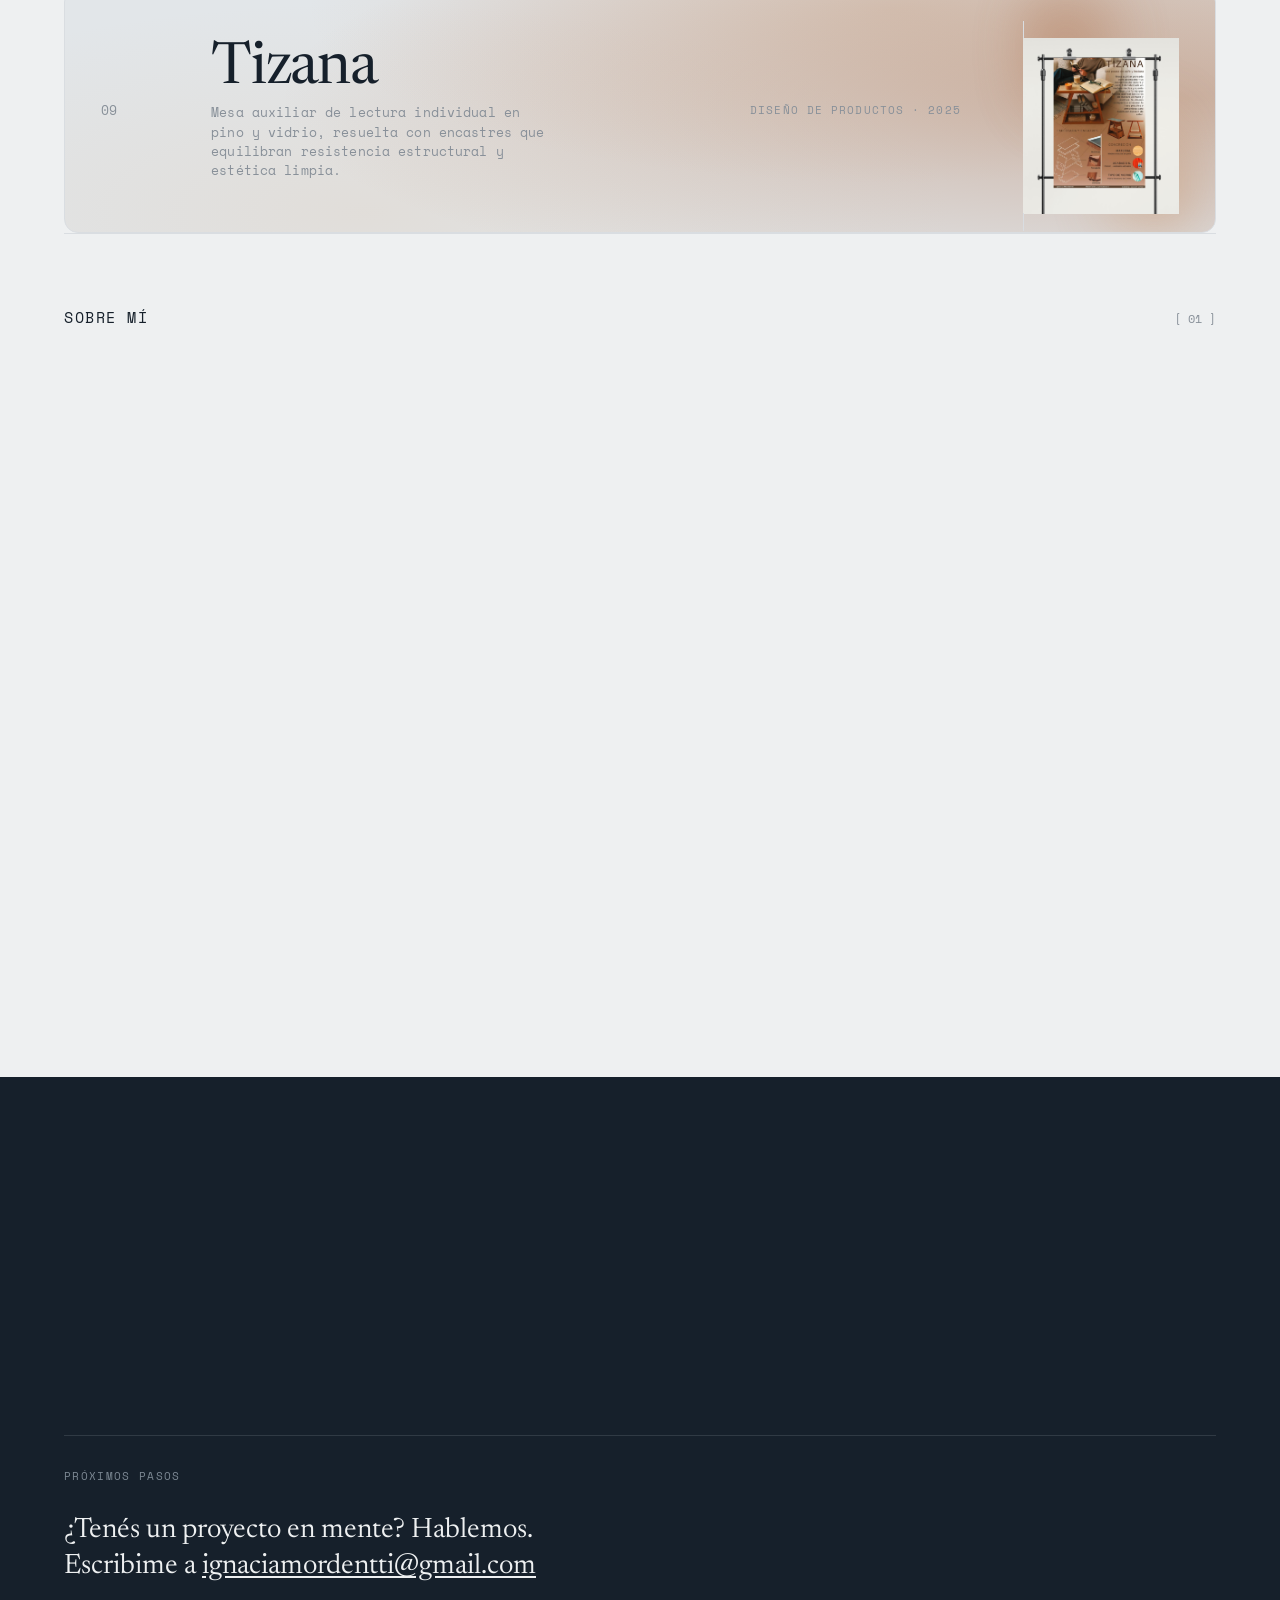
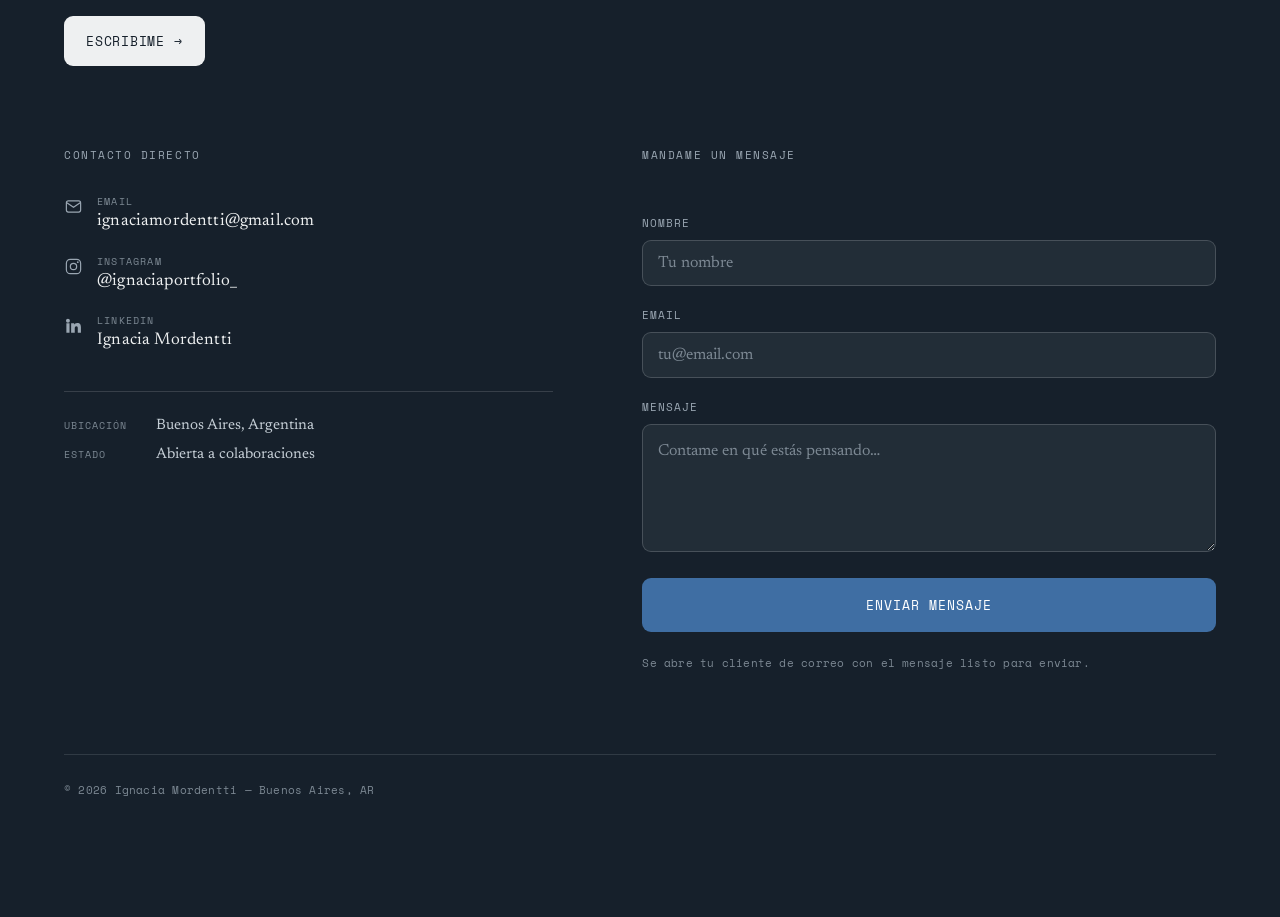
==== commit 86a40ae8: "Reemplazo de textos con versión optimizada - Hero: H1 actualizado a "diseño industrial", subtítulo y" ====
--- a/index.html
+++ b/index.html
@@ -179,6 +179,8 @@
 /* ---------- project index ---------- */
 .projects{position:relative;z-index:2;}
 #projList{display:flex;flex-direction:column;gap:clamp(18px,2.4vw,30px);}
+.p-info{display:flex;flex-direction:column;gap:6px;}
+.p-desc{font-size:clamp(12px,1vw,13px);line-height:1.5;color:var(--muted);max-width:42ch;font-family:var(--mono);letter-spacing:.01em;}
 .p-row{
   display:grid;grid-template-columns:var(--c1,72px) 1fr auto var(--c4,180px);
   align-items:center;gap:clamp(16px,3vw,40px);
@@ -348,6 +350,16 @@
 
 .colophon{font-family:var(--mono);font-size:11px;color:var(--contact-faint);line-height:1.8;letter-spacing:.02em;margin-top:clamp(48px,9vh,86px);padding-top:26px;border-top:1px solid color-mix(in oklab,var(--paper) 12%, transparent);}
 
+/* ---------- CTA cierre ---------- */
+.ct-cta{display:flex;flex-wrap:wrap;align-items:center;gap:20px 32px;margin-top:clamp(36px,6vh,56px);padding-top:32px;border-top:1px solid color-mix(in oklab,var(--paper) 12%, transparent);}
+.ct-cta-label{font-family:var(--mono);font-size:11px;letter-spacing:.12em;text-transform:uppercase;color:var(--contact-faint);}
+.ct-cta-text{font-size:clamp(20px,2.4vw,28px);color:var(--paper);font-weight:380;line-height:1.3;max-width:32ch;}
+.ct-cta-actions{display:flex;flex-wrap:wrap;gap:14px;margin-top:clamp(20px,3.5vh,32px);}
+.cta-primary{display:inline-flex;align-items:center;gap:9px;font-family:var(--mono);font-size:13px;letter-spacing:.06em;text-transform:uppercase;background:var(--paper);color:var(--ink);border-radius:9px;padding:15px 22px;transition:filter .25s var(--ease);}
+.cta-primary:hover{filter:brightness(.94);}
+.cta-secondary{display:inline-flex;align-items:center;gap:9px;font-family:var(--mono);font-size:13px;letter-spacing:.06em;text-transform:uppercase;border:1px solid color-mix(in oklab,var(--paper) 22%, transparent);color:var(--contact-em);border-radius:9px;padding:15px 22px;transition:border-color .25s var(--ease), color .25s var(--ease);}
+.cta-secondary:hover{border-color:color-mix(in oklab,var(--paper) 42%, transparent);color:var(--paper);}
+
 /* ---------- reveal on load / scroll ---------- */
 .reveal{opacity:0;transform:translateY(18px);transition:opacity 1s var(--ease), transform 1s var(--ease);}
 .reveal.in{opacity:1;transform:none;}
@@ -442,15 +454,15 @@
 <!-- ===================== HERO ===================== -->
 <section class="hero">
   <div class="wrap">
-    <h1 class="display reveal d1">Ignacia<br>Mordentti<em>,</em><br><em>diseño.</em></h1>
+    <h1 class="display reveal d1">Ignacia<br>Mordentti<em>,</em><br><em>diseño industrial.</em></h1>
     <div class="hero-foot">
-      <p class="lede reveal d2">Diseño de marca, packaging, producto y movimiento. Proyectos académicos y reales, reunidos en un mismo lugar.</p>
+      <p class="lede reveal d2">Diseño que conecta idea, materialidad y fabricación: marca, packaging, producto y movimiento en un mismo lugar.</p>
       <div class="hero-side">
         <div class="tags reveal d3">
-          <span class="tag">Branding</span>
+          <span class="tag">Marcas</span>
           <span class="tag">Packaging</span>
           <span class="tag">Producto</span>
-          <span class="tag">Motion</span>
+          <span class="tag">Morfología</span>
         </div>
         <div class="scrollcue reveal d4">Bajá <span class="ln"></span></div>
       </div>
@@ -469,73 +481,73 @@
 
       <a class="p-row" href="proyectos/bruma.html" style="--g1:#4256bd;--g2:#a9c8d0;--g3:#d3e0e3">
         <span class="p-num">01</span>
-        <span class="p-name">Bruma</span>
-        <span class="p-cat">Branding</span>
-        <span class="p-thumb"><span class="p-fig"><img src="assets/bruma/cover.png" alt="Bruma" loading="lazy"></span></span>
+        <span class="p-info"><span class="p-name">Bruma</span><span class="p-desc">Perchero de dormitorio individual inspirado en la fluidez de una cascada, que combina calma visual con funcionalidad modular.</span></span>
+        <span class="p-cat">Diseño de productos · 2024</span>
+        <span class="p-thumb"><span class="p-fig"><img src="bruma/cover.png" alt="Bruma" loading="lazy"></span></span>
         <span class="p-arrow">↗</span>
       </a>
 
       <a class="p-row" href="proyectos/aceite-havanna.html" style="--g1:#e0a63b;--g2:#9a8c47;--g3:#dccfab">
         <span class="p-num">02</span>
-        <span class="p-name">Aceite Havanna</span>
-        <span class="p-cat">Packaging</span>
-        <span class="p-thumb"><span class="p-fig"><img src="assets/aceite-havanna/cover.png" alt="Aceite Havanna" loading="lazy"></span></span>
+        <span class="p-info"><span class="p-name">Aceite Havanna</span><span class="p-desc">Envase de aceite de oliva extra virgen con identidad argentina, donde el vidrio soplado, el cuero y la serigrafía vuelven táctil el acto de servir.</span></span>
+        <span class="p-cat">Diseño de producto con aplicación de marca · 2026</span>
+        <span class="p-thumb"><span class="p-fig"><img src="aceite-havanna/cover.png" alt="Aceite Havanna" loading="lazy"></span></span>
         <span class="p-arrow">↗</span>
       </a>
 
       <a class="p-row" href="proyectos/diseno-de-movimiento.html" style="--g1:#3c3c3a;--g2:#9a9a96;--g3:#cfcfc9">
         <span class="p-num">03</span>
-        <span class="p-name">Diseño de Movimiento</span>
-        <span class="p-cat">Motion</span>
-        <span class="p-thumb"><span class="p-fig"><img src="assets/diseno-de-movimiento/cover.png" alt="Diseño de Movimiento" loading="lazy"></span></span>
+        <span class="p-info"><span class="p-name">Diseño de Movimiento</span><span class="p-desc">Trama flexible impresa en 3D a partir de curvas de Cassini, que logra movimiento en todas las direcciones combinando geometría y ritmo.</span></span>
+        <span class="p-cat">Morfología · 2025</span>
+        <span class="p-thumb"><span class="p-fig"><img src="diseno-de-movimiento/cover.png" alt="Diseño de Movimiento" loading="lazy"></span></span>
         <span class="p-arrow">↗</span>
       </a>
 
       <a class="p-row" href="proyectos/doggy-bag.html" style="--g1:#d9633f;--g2:#f1c8aa;--g3:#e7a187">
         <span class="p-num">04</span>
-        <span class="p-name">Doggy Bag</span>
-        <span class="p-cat">Packaging</span>
-        <span class="p-thumb"><span class="p-fig"><img src="assets/doggy-bag/cover.png" alt="Doggy Bag" loading="lazy"></span></span>
+        <span class="p-info"><span class="p-name">Doggy Bag</span><span class="p-desc">Caja troquelada de una sola pieza para llevar comida sobrante, que integra los palitos y un doble cierre en una experiencia de uso clara.</span></span>
+        <span class="p-cat">Diseño de packaging · 2026</span>
+        <span class="p-thumb"><span class="p-fig"><img src="doggy-bag/cover.png" alt="Doggy Bag" loading="lazy"></span></span>
         <span class="p-arrow">↗</span>
       </a>
 
       <a class="p-row" href="proyectos/domus.html" style="--g1:#c5a37c;--g2:#a98a66;--g3:#decdb4">
         <span class="p-num">05</span>
-        <span class="p-name">Domus</span>
-        <span class="p-cat">Branding</span>
-        <span class="p-thumb"><span class="p-fig"><img src="assets/domus/cover.png" alt="Domus" loading="lazy"></span></span>
+        <span class="p-info"><span class="p-name">Domus</span><span class="p-desc">Cafetera de prensa francesa de 350 ml inspirada en el diagrama de Voronoi y el ritual del café, en vidrio y PLA impreso en 3D.</span></span>
+        <span class="p-cat">Diseño de productos · 2025</span>
+        <span class="p-thumb"><span class="p-fig"><img src="domus/cover.png" alt="Domus" loading="lazy"></span></span>
         <span class="p-arrow">↗</span>
       </a>
 
       <a class="p-row" href="proyectos/el-cielito.html" style="--g1:#aa2f22;--g2:#e6a52f;--g3:#e3bcae">
         <span class="p-num">06</span>
-        <span class="p-name">El Cielito</span>
-        <span class="p-cat">Branding</span>
-        <span class="p-thumb"><span class="p-fig"><img src="assets/el-cielito/cover.png" alt="El Cielito" loading="lazy"></span></span>
+        <span class="p-info"><span class="p-name">El Cielito</span><span class="p-desc">Identidad visual completa para un club de folklore, del isologo al sistema tipográfico, con coherencia en cada punto de contacto.</span></span>
+        <span class="p-cat">Diseño de imagen de marca · 2025</span>
+        <span class="p-thumb"><span class="p-fig"><img src="el-cielito/cover.png" alt="El Cielito" loading="lazy"></span></span>
         <span class="p-arrow">↗</span>
       </a>
 
       <a class="p-row" href="proyectos/set-de-terere.html" style="--g1:#b6bb84;--g2:#9aa066;--g3:#dcdcc0">
         <span class="p-num">07</span>
-        <span class="p-name">Set de Tereré</span>
-        <span class="p-cat">Producto</span>
-        <span class="p-thumb"><span class="p-fig"><img src="assets/set-de-terere/cover.png" alt="Set de Tereré" loading="lazy"></span></span>
+        <span class="p-info"><span class="p-name">Set de Tereré</span><span class="p-desc">Tereré portátil para Taragüí que reúne termo, pico y vaso con bombilla en un solo objeto compacto, simplificando el ritual sin perder su esencia.</span></span>
+        <span class="p-cat">Diseño de productos · 2026</span>
+        <span class="p-thumb"><span class="p-fig"><img src="set-de-terere/cover.png" alt="Set de Tereré" loading="lazy"></span></span>
         <span class="p-arrow">↗</span>
       </a>
 
       <a class="p-row" href="proyectos/stand-prision-break.html" style="--g1:#3c3b39;--g2:#8f8e8a;--g3:#c6c4bf">
         <span class="p-num">08</span>
-        <span class="p-name">Stand Prision Break</span>
-        <span class="p-cat">Stand de exposición</span>
-        <span class="p-thumb"><span class="p-fig"><img src="assets/stand-prision-break/gallery-01.png" alt="Stand Prision Break" loading="lazy"></span></span>
+        <span class="p-info"><span class="p-name">Stand Prison Break</span><span class="p-desc">Stand expositivo inmersivo para la serie de Netflix, con zonas de exhibición, fotos y venta que sumergen al visitante en su universo.</span></span>
+        <span class="p-cat">Diseño tridimensional · 2025</span>
+        <span class="p-thumb"><span class="p-fig"><img src="stand-prision-break/gallery-01.png" alt="Stand Prision Break" loading="lazy"></span></span>
         <span class="p-arrow">↗</span>
       </a>
 
       <a class="p-row" href="proyectos/tizana.html" style="--g1:#ab6c46;--g2:#c79064;--g3:#dcb792">
         <span class="p-num">09</span>
-        <span class="p-name">Tizana</span>
-        <span class="p-cat">Packaging</span>
-        <span class="p-thumb"><span class="p-fig"><img src="assets/tizana/cover.png" alt="Tizana" loading="lazy"></span></span>
+        <span class="p-info"><span class="p-name">Tizana</span><span class="p-desc">Mesa auxiliar de lectura individual en pino y vidrio, resuelta con encastres que equilibran resistencia estructural y estética limpia.</span></span>
+        <span class="p-cat">Diseño de productos · 2025</span>
+        <span class="p-thumb"><span class="p-fig"><img src="tizana/cover.png" alt="Tizana" loading="lazy"></span></span>
         <span class="p-arrow">↗</span>
       </a>
 
@@ -552,9 +564,7 @@
     </div>
     <div class="about-grid">
       <div class="about-copy reveal">
-        <p>Soy Ignacia Mordentti, diseñadora <em>—y estudiante y emprendedora—</em> radicada en Buenos Aires.</p>
-        <p>Trabajo entre la marca, el packaging, el producto y el movimiento. Me interesa el diseño que cuida cada detalle: del concepto al render final, de la idea a la pieza que se puede sostener en la mano.</p>
-        <p>Reúno acá proyectos académicos y reales porque en ambos pongo la misma intención: claridad, oficio y una pregunta detrás de cada decisión.</p>
+        <p>Soy Ignacia Mordentti, diseñadora industrial en Buenos Aires. Entiendo el diseño como un proceso completo —del primer boceto a la producción—, donde idea, materialidad y fabricación se piensan juntas. En cada proyecto, académico o real, busco lo mismo: soluciones claras, con oficio y una intención que sostenga cada decisión.</p>
         <div class="about-meta">
           <div><div class="k">Ubicación</div><div class="v">Buenos Aires, Argentina</div></div>
           <div><div class="k">Disciplinas</div><div class="v">Branding · Packaging · Producto · Motion</div></div>
@@ -573,6 +583,16 @@
     <div class="contact-head reveal">
       <h2>Contacto</h2>
       <p class="contact-sub">Contame tu proyecto o escribime para colaborar. Respondo rápido.</p>
+    </div>
+
+    <div class="ct-cta reveal">
+      <div>
+        <span class="ct-cta-label">Próximos pasos</span>
+        <p class="ct-cta-text">¿Tenés un proyecto en mente? Hablemos. Escribime a <a href="mailto:ignaciamordentti@gmail.com" style="color:inherit;text-decoration:underline;text-underline-offset:3px;">ignaciamordentti@gmail.com</a></p>
+        <div class="ct-cta-actions">
+          <a href="mailto:ignaciamordentti@gmail.com" class="cta-primary">Escribime →</a>
+        </div>
+      </div>
     </div>
 
     <div class="contact-grid">
@@ -664,4 +684,4 @@
   }
 </script>
 </body>
-</html>+</html>
